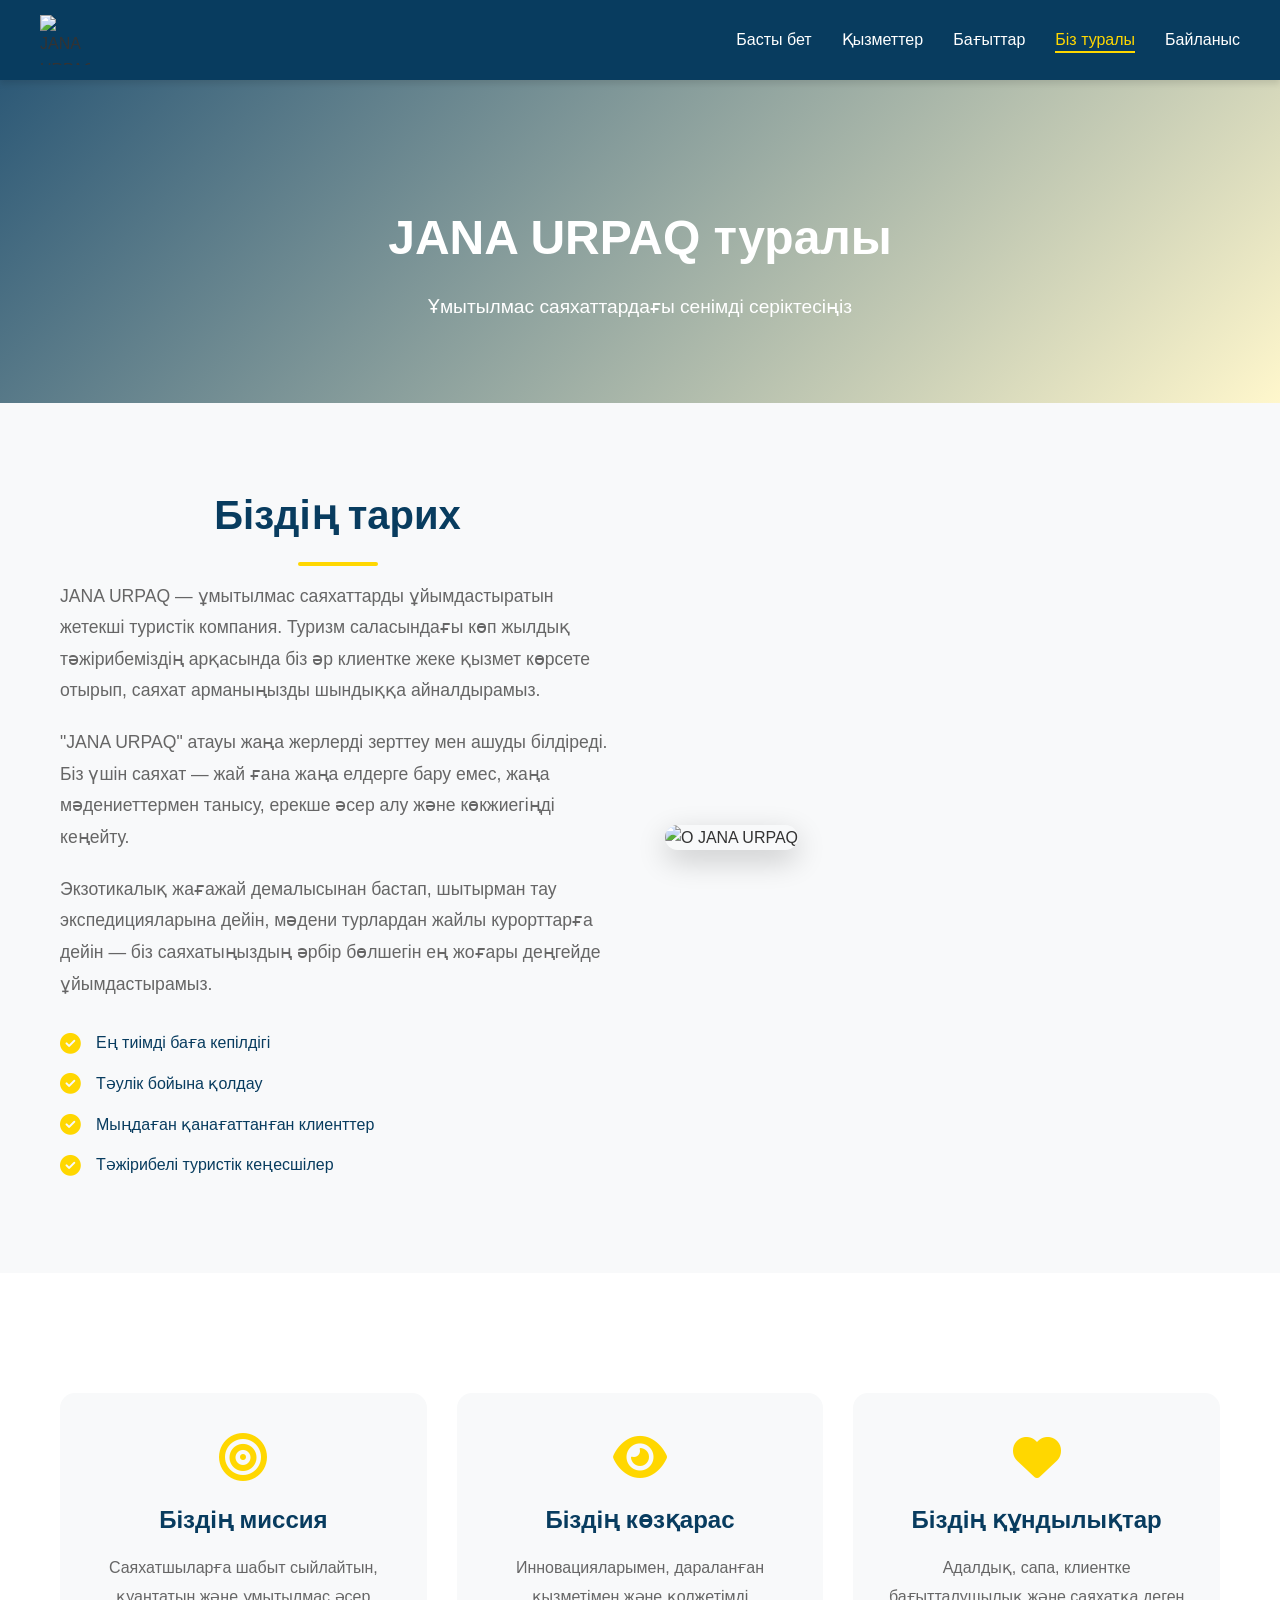
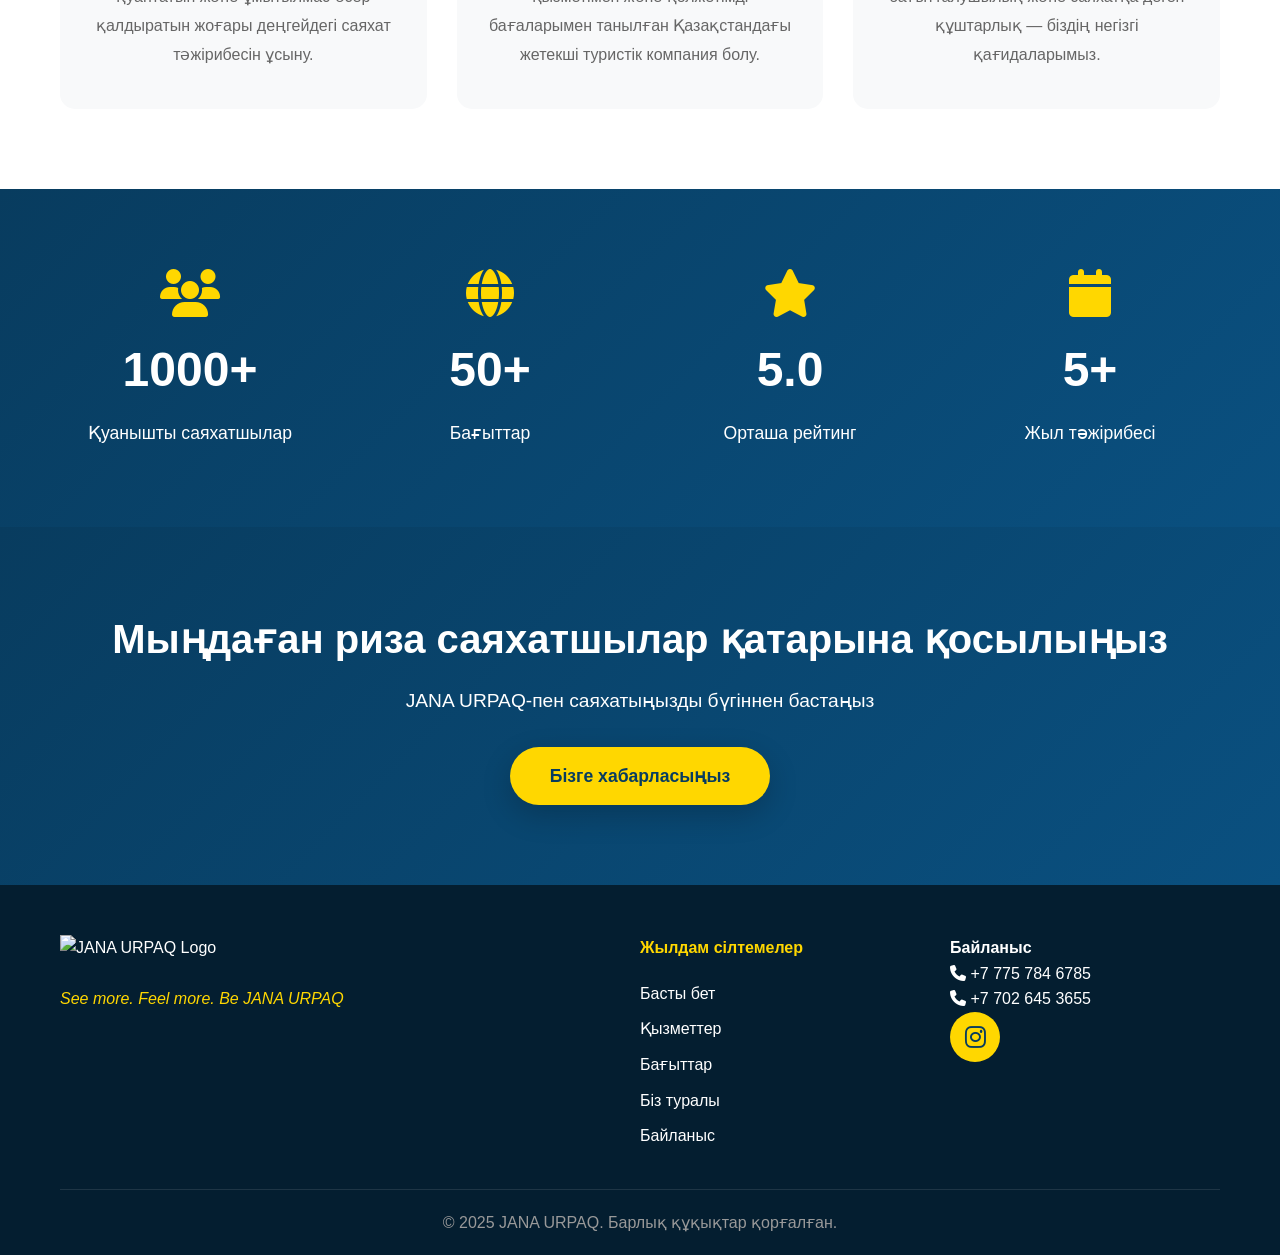
==== about-kz.html @ 3c770b9c "Add files via upload" ====
<!DOCTYPE html>
<html lang="kk">
<head>
    <meta charset="UTF-8">
    <meta name="viewport" content="width=device-width, initial-scale=1.0">
    <title>Біз туралы - JANA URPAQ</title>
    <link rel="stylesheet" href="style.css">
    <link rel="stylesheet" href="https://cdnjs.cloudflare.com/ajax/libs/font-awesome/6.4.0/css/all.min.css">
</head>
<body>

    <!-- Navbar -->
    <header class="header">
        <nav class="navbar">
            <div class="logo-container">
                <img src="img/logo.png" alt="JANA URPAQ Logo" class="logo">
            </div>
            <ul class="nav-links">
                <li><a href="index.html">Басты бет</a></li>
                <li><a href="services.html">Қызметтер</a></li>
                <li><a href="destinations.html">Бағыттар</a></li>
                <li><a href="about.html" class="active">Біз туралы</a></li>
                <li><a href="contact.html">Байланыс</a></li>
            </ul>
            <button class="mobile-menu-btn" id="mobileMenuBtn">
                <i class="fas fa-bars"></i>
            </button>
        </nav>
    </header>

    <!-- Page Header -->
    <section class="page-header">
        <div class="page-header-overlay"></div>
        <div class="container">
            <h1>JANA URPAQ туралы</h1>
            <p>Ұмытылмас саяхаттардағы сенімді серіктесіңіз</p>
        </div>
    </section>

    <!-- About Section -->
    <section class="about">
        <div class="container">
            <div class="about-content">
                <div class="about-text">
                    <h2 class="section-title">Біздің тарих</h2>
                    <p>JANA URPAQ — ұмытылмас саяхаттарды ұйымдастыратын жетекші туристік компания. Туризм саласындағы көп жылдық тәжірибеміздің арқасында біз әр клиентке жеке қызмет көрсете отырып, саяхат арманыңызды шындыққа айналдырамыз.</p>
                    <p>"JANA URPAQ" атауы жаңа жерлерді зерттеу мен ашуды білдіреді. Біз үшін саяхат — жай ғана жаңа елдерге бару емес, жаңа мәдениеттермен танысу, ерекше әсер алу және көкжиегіңді кеңейту.</p>
                    <p>Экзотикалық жағажай демалысынан бастап, шытырман тау экспедицияларына дейін, мәдени турлардан жайлы курорттарға дейін — біз саяхатыңыздың әрбір бөлшегін ең жоғары деңгейде ұйымдастырамыз.</p>
                    <div class="about-features">
                        <div class="feature-item">
                            <i class="fas fa-check-circle"></i>
                            <span>Ең тиімді баға кепілдігі</span>
                        </div>
                        <div class="feature-item">
                            <i class="fas fa-check-circle"></i>
                            <span>Тәулік бойына қолдау</span>
                        </div>
                        <div class="feature-item">
                            <i class="fas fa-check-circle"></i>
                            <span>Мыңдаған қанағаттанған клиенттер</span>
                        </div>
                        <div class="feature-item">
                            <i class="fas fa-check-circle"></i>
                            <span>Тәжірибелі туристік кеңесшілер</span>
                        </div>
                    </div>
                </div>
                <div class="about-image">
                    <img src="img/about.jpg" alt="О JANA URPAQ">
                </div>
            </div>
        </div>
    </section>

    <!-- Mission & Vision -->
    <section class="mission-vision">
        <div class="container">
            <div class="mv-grid">
                <div class="mv-card">
                    <i class="fas fa-bullseye"></i>
                    <h3>Біздің миссия</h3>
                    <p>Саяхатшыларға шабыт сыйлайтын, қуантатын және ұмытылмас әсер қалдыратын жоғары деңгейдегі саяхат тәжірибесін ұсыну.</p>
                </div>
                <div class="mv-card">
                    <i class="fas fa-eye"></i>
                    <h3>Біздің көзқарас</h3>
                    <p>Инновацияларымен, дараланған қызметімен және қолжетімді бағаларымен танылған Қазақстандағы жетекші туристік компания болу.</p>
                </div>
                <div class="mv-card">
                    <i class="fas fa-heart"></i>
                    <h3>Біздің құндылықтар</h3>
                    <p>Адалдық, сапа, клиентке бағытталушылық және саяхатқа деген құштарлық — біздің негізгі қағидаларымыз.</p>
                </div>
            </div>
        </div>
    </section>

    <!-- Stats Section -->
    <section class="stats-section">
        <div class="container">
            <div class="stats-grid">
                <div class="stat-card">
                    <i class="fas fa-users"></i>
                    <h3>1000+</h3>
                    <p>Қуанышты саяхатшылар</p>
                </div>
                <div class="stat-card">
                    <i class="fas fa-globe"></i>
                    <h3>50+</h3>
                    <p>Бағыттар</p>
                </div>
                <div class="stat-card">
                    <i class="fas fa-star"></i>
                    <h3>5.0</h3>
                    <p>Орташа рейтинг</p>
                </div>
                <div class="stat-card">
                    <i class="fas fa-calendar"></i>
                    <h3>5+</h3>
                    <p>Жыл тәжірибесі</p>
                </div>
            </div>
        </div>
    </section>

    <!-- CTA Section -->
    <section class="cta-section">
        <div class="container">
            <h2>Мыңдаған риза саяхатшылар қатарына қосылыңыз</h2>
            <p>JANA URPAQ-пен саяхатыңызды бүгіннен бастаңыз</p>
            <a href="contact.html" class="cta-button">Бізге хабарласыңыз</a>
        </div>
    </section>

    <!-- Footer -->
    <footer class="footer">
        <div class="container">
            <div class="footer-content">
                <div class="footer-logo">
                    <img src="img/logo.png" alt="JANA URPAQ Logo" class="logo">
                    <p class="footer-slogan">See more. Feel more. Be JANA URPAQ</p>
                </div>
                <div class="footer-links">
                    <h4>Жылдам сілтемелер</h4>
                    <ul>
                        <li><a href="index.html">Басты бет</a></li>
                        <li><a href="services.html">Қызметтер</a></li>
                        <li><a href="destinations.html">Бағыттар</a></li>
                        <li><a href="about.html">Біз туралы</a></li>
                        <li><a href="contact.html">Байланыс</a></li>
                    </ul>
                </div>
                <div class="footer-contact">
                    <h4>Байланыс</h4>
                    <p><i class="fas fa-phone"></i> +7 775 784 6785</p>
                    <p><i class="fas fa-phone"></i> +7 702 645 3655</p>
                    <a href="https://instagram.com/janaurpaq.kz" target="_blank" class="social-icon">
                        <i class="fab fa-instagram"></i>
                    </a>
                </div>
            </div>
            <div class="footer-bottom">
                <p>© 2025 JANA URPAQ. Барлық құқықтар қорғалған.</p>
            </div>
        </div>
    </footer>

    <script src="script.js"></script>
</body>
</html>
---- style.css ----
* {
    margin: 0;
    padding: 0;
    box-sizing: border-box;
}

:root {
    --primary-blue: #083c5f;
    --primary-yellow: #FFD700;
    --light-bg: #f8f9fa;
    --white: #ffffff;
    --text-dark: #333333;
    --text-light: #666666;
    --shadow: 0 4px 6px rgba(0, 0, 0, 0.1);
    --shadow-lg: 0 10px 30px rgba(0, 0, 0, 0.2);
}

html {
    scroll-behavior: smooth;
}

body {
    font-family: 'Segoe UI', Tahoma, Geneva, Verdana, sans-serif;
    color: var(--text-dark);
    line-height: 1.6;
    overflow-x: hidden;
}

.container {
    max-width: 1200px;
    margin: 0 auto;
    padding: 0 20px;
}

/* Header & Navigation */
.header {
    background-color: var(--primary-blue);
    position: fixed;
    width: 100%;
    top: 0;
    z-index: 1000;
    box-shadow: var(--shadow);
}

.navbar {
    display: flex;
    justify-content: space-between;
    align-items: center;
    padding: 15px 40px;
    max-width: 1400px;
    margin: 0 auto;
}

.logo-container {
    display: flex;
    align-items: center;
    gap: 15px;
}

.logo {
    height: 50px;
    width: 50px;
    object-fit: contain;
}

.brand-name {
    color: var(--white);
    font-size: 24px;
    font-weight: bold;
    letter-spacing: 1px;
}

.nav-links {
    display: flex;
    list-style: none;
    gap: 30px;
}

.nav-links a {
    color: var(--white);
    text-decoration: none;
    font-weight: 500;
    transition: color 0.3s ease;
    position: relative;
}

.nav-links a::after {
    content: '';
    position: absolute;
    bottom: -5px;
    left: 0;
    width: 0;
    height: 2px;
    background-color: var(--primary-yellow);
    transition: width 0.3s ease;
}

.nav-links a:hover::after {
    width: 100%;
}

.nav-links a:hover {
    color: var(--primary-yellow);
}

.nav-links a.active {
    color: var(--primary-yellow);
}

.nav-links a.active::after {
    width: 100%;
}

.mobile-menu-btn {
    display: none;
    background: none;
    border: none;
    color: var(--white);
    font-size: 24px;
    cursor: pointer;
}

/* Hero Section */
.hero {
    height: 100vh;
    background: linear-gradient(135deg, #667eea 0%, #764ba2 100%);
    background-image: url('img/hero.jpg');
    background-size: cover;
    background-position: center;
    background-attachment: fixed;
    position: relative;
    display: flex;
    align-items: center;
    justify-content: center;
    text-align: center;
    margin-top: 80px;
}

.hero-overlay {
    position: absolute;
    top: 0;
    left: 0;
    width: 100%;
    height: 100%;
    background: linear-gradient(135deg, rgba(8, 60, 95, 0.8), rgba(255, 215, 0, 0.3));
}

.hero-content {
    position: relative;
    z-index: 2;
    color: var(--white);
    padding: 20px;
}

.hero-title {
    font-size: 4rem;
    font-weight: bold;
    margin-bottom: 10px;
    text-shadow: 2px 2px 4px rgba(0, 0, 0, 0.5);
}

.hero-subtitle {
    font-size: 3rem;
    margin-bottom: 20px;
    color: var(--primary-yellow);
    text-shadow: 2px 2px 4px rgba(0, 0, 0, 0.5);
}

.hero-description {
    font-size: 1.3rem;
    margin-bottom: 30px;
    max-width: 600px;
    margin-left: auto;
    margin-right: auto;
}

.cta-button {
    display: inline-block;
    padding: 15px 40px;
    background-color: var(--primary-yellow);
    color: var(--primary-blue);
    text-decoration: none;
    font-weight: bold;
    font-size: 1.1rem;
    border-radius: 50px;
    transition: all 0.3s ease;
    box-shadow: var(--shadow-lg);
}

.cta-button:hover {
    transform: translateY(-3px);
    box-shadow: 0 15px 40px rgba(255, 215, 0, 0.4);
}

.scroll-indicator {
    position: absolute;
    bottom: 30px;
    left: 50%;
    transform: translateX(-50%);
    color: var(--white);
    font-size: 2rem;
    animation: bounce 2s infinite;
}

@keyframes bounce {
    0%, 20%, 50%, 80%, 100% {
        transform: translateX(-50%) translateY(0);
    }
    40% {
        transform: translateX(-50%) translateY(-20px);
    }
    60% {
        transform: translateX(-50%) translateY(-10px);
    }
}

.animate-fade-in {
    animation: fadeIn 1s ease-in;
}

.animate-fade-in-delay {
    animation: fadeIn 1.5s ease-in;
}

@keyframes fadeIn {
    from {
        opacity: 0;
        transform: translateY(30px);
    }
    to {
        opacity: 1;
        transform: translateY(0);
    }
}

/* Section Styling */
.section-title {
    font-size: 2.5rem;
    color: var(--primary-blue);
    text-align: center;
    margin-bottom: 15px;
    position: relative;
}

.section-title::after {
    content: '';
    display: block;
    width: 80px;
    height: 4px;
    background-color: var(--primary-yellow);
    margin: 15px auto 0;
    border-radius: 2px;
}

.section-subtitle {
    text-align: center;
    color: var(--text-light);
    font-size: 1.1rem;
    margin-bottom: 50px;
}

/* Services Section */
.services {
    padding: 80px 20px;
    background-color: var(--light-bg);
}

.services-grid {
    display: grid;
    grid-template-columns: repeat(auto-fit, minmax(300px, 1fr));
    gap: 30px;
    margin-top: 40px;
}

.service-card {
    background: var(--white);
    padding: 40px 30px;
    border-radius: 15px;
    text-align: center;
    transition: all 0.3s ease;
    box-shadow: var(--shadow);
}

.service-card:hover {
    transform: translateY(-10px);
    box-shadow: var(--shadow-lg);
}

.service-icon {
    width: 80px;
    height: 80px;
    background: linear-gradient(135deg, var(--primary-blue), var(--primary-yellow));
    border-radius: 50%;
    display: flex;
    align-items: center;
    justify-content: center;
    margin: 0 auto 20px;
    font-size: 2rem;
    color: var(--white);
}

.service-card h3 {
    color: var(--primary-blue);
    margin-bottom: 15px;
    font-size: 1.4rem;
}

.service-card p {
    color: var(--text-light);
}

/* Destinations Section */
.destinations {
    padding: 80px 20px;
    background-color: var(--white);
}

.destinations-grid {
    display: grid;
    grid-template-columns: repeat(auto-fit, minmax(280px, 1fr));
    gap: 25px;
    margin-top: 40px;
}

.destination-card {
    position: relative;
    height: 350px;
    border-radius: 15px;
    overflow: hidden;
    cursor: pointer;
    box-shadow: var(--shadow);
}

.destination-card img {
    width: 100%;
    height: 100%;
    object-fit: cover;
    transition: transform 0.5s ease;
}

.destination-card:hover img {
    transform: scale(1.1);
}

.destination-overlay {
    position: absolute;
    bottom: 0;
    left: 0;
    right: 0;
    background: linear-gradient(to top, rgba(8, 60, 95, 0.95), transparent);
    color: var(--white);
    padding: 30px;
    transform: translateY(100%);
    transition: transform 0.4s ease;
}

.destination-card:hover .destination-overlay {
    transform: translateY(0);
}

.destination-overlay h3 {
    font-size: 1.5rem;
    margin-bottom: 10px;
}

.learn-more-btn {
    margin-top: 15px;
    padding: 10px 25px;
    background-color: var(--primary-yellow);
    color: var(--primary-blue);
    border: none;
    border-radius: 25px;
    font-weight: bold;
    cursor: pointer;
    transition: all 0.3s ease;
}

.learn-more-btn:hover {
    transform: scale(1.05);
}

/* About Section */
.about {
    padding: 80px 20px;
    background-color: var(--light-bg);
}

.about-content {
    display: grid;
    grid-template-columns: 1fr 1fr;
    gap: 50px;
    align-items: center;
}

.about-text p {
    color: var(--text-light);
    margin-bottom: 20px;
    font-size: 1.1rem;
    line-height: 1.8;
}

.about-features {
    margin-top: 30px;
}

.feature-item {
    display: flex;
    align-items: center;
    gap: 15px;
    margin-bottom: 15px;
    color: var(--primary-blue);
    font-weight: 500;
}

.feature-item i {
    color: var(--primary-yellow);
    font-size: 1.3rem;
}

.about-image img {
    width: 100%;
    border-radius: 15px;
    box-shadow: var(--shadow-lg);
}

/* Contact Section */
.contact {
    padding: 80px 20px;
    background: linear-gradient(135deg, var(--primary-blue), #0a5080);
    color: var(--white);
}

.contact .section-title,
.contact .section-subtitle {
    color: var(--white);
}

.contact-content {
    margin-top: 50px;
}

.contact-info {
    display: grid;
    grid-template-columns: repeat(auto-fit, minmax(280px, 1fr));
    gap: 30px;
}

.contact-card {
    background: rgba(255, 255, 255, 0.1);
    backdrop-filter: blur(10px);
    padding: 40px 30px;
    border-radius: 15px;
    text-align: center;
    transition: all 0.3s ease;
    border: 2px solid rgba(255, 255, 255, 0.2);
}

.contact-card:hover {
    transform: translateY(-5px);
    background: rgba(255, 255, 255, 0.15);
}

.contact-icon {
    width: 70px;
    height: 70px;
    background-color: var(--primary-yellow);
    border-radius: 50%;
    display: flex;
    align-items: center;
    justify-content: center;
    margin: 0 auto 20px;
    font-size: 2rem;
    color: var(--primary-blue);
}

.contact-card h3 {
    margin-bottom: 15px;
    font-size: 1.3rem;
}

.contact-link {
    color: var(--white);
    text-decoration: none;
    display: inline-flex;
    align-items: center;
    gap: 10px;
    font-size: 1.1rem;
    transition: color 0.3s ease;
}

.contact-link:hover {
    color: var(--primary-yellow);
}

/* Footer */
.footer {
    background-color: #041e30;
    color: var(--white);
    padding: 50px 20px 20px;
}

.footer-content {
    display: grid;
    grid-template-columns: 2fr 1fr 1fr;
    gap: 40px;
    margin-bottom: 30px;
}

.footer-logo .logo {
    margin-bottom: 15px;
}

.footer-slogan {
    color: var(--primary-yellow);
    font-style: italic;
    margin-top: 10px;
}

.footer-links h4,
.footer-social h4 {
    margin-bottom: 20px;
    color: var(--primary-yellow);
}

.footer-links ul {
    list-style: none;
}

.footer-links a {
    color: var(--white);
    text-decoration: none;
    display: block;
    margin-bottom: 10px;
    transition: color 0.3s ease;
}

.footer-links a:hover {
    color: var(--primary-yellow);
}

.social-icon {
    display: inline-flex;
    align-items: center;
    justify-content: center;
    width: 50px;
    height: 50px;
    background-color: var(--primary-yellow);
    color: var(--primary-blue);
    border-radius: 50%;
    font-size: 1.5rem;
    text-decoration: none;
    transition: all 0.3s ease;
}

.social-icon:hover {
    transform: scale(1.1);
}

.footer-bottom {
    text-align: center;
    padding-top: 20px;
    border-top: 1px solid rgba(255, 255, 255, 0.1);
    color: #999;
}

/* Page Header */
.page-header {
    background: linear-gradient(135deg, var(--primary-blue), #0a5080);
    background-image: url('img/hero.jpg');
    background-size: cover;
    background-position: center;
    padding: 120px 20px 80px;
    margin-top: 80px;
    position: relative;
    text-align: center;
}

.page-header-overlay {
    position: absolute;
    top: 0;
    left: 0;
    width: 100%;
    height: 100%;
    background: linear-gradient(135deg, rgba(8, 60, 95, 0.85), rgba(255, 215, 0, 0.2));
}

.page-header h1 {
    color: var(--white);
    font-size: 3rem;
    position: relative;
    z-index: 2;
    margin-bottom: 15px;
}

.page-header p {
    color: var(--white);
    font-size: 1.2rem;
    position: relative;
    z-index: 2;
}

/* Services Preview */
.services-preview {
    padding: 80px 20px;
    background-color: var(--light-bg);
}

/* Secondary Button */
.secondary-button {
    display: inline-block;
    padding: 12px 35px;
    background-color: var(--primary-blue);
    color: var(--white);
    text-decoration: none;
    font-weight: bold;
    border-radius: 50px;
    transition: all 0.3s ease;
}

.secondary-button:hover {
    background-color: #0a5080;
    transform: translateY(-2px);
}

/* Testimonials Section */
.testimonials {
    padding: 80px 20px;
    background-color: var(--white);
}

.testimonials-grid {
    display: grid;
    grid-template-columns: repeat(auto-fit, minmax(300px, 1fr));
    gap: 30px;
    margin-top: 40px;
}

.testimonial-card {
    background: var(--light-bg);
    padding: 30px;
    border-radius: 15px;
    box-shadow: var(--shadow);
    transition: all 0.3s ease;
}

.testimonial-card:hover {
    transform: translateY(-5px);
    box-shadow: var(--shadow-lg);
}

.stars {
    color: var(--primary-yellow);
    font-size: 1.2rem;
    margin-bottom: 20px;
}

.testimonial-text {
    color: var(--text-dark);
    font-size: 1rem;
    line-height: 1.7;
    margin-bottom: 20px;
    font-style: italic;
}

.testimonial-author {
    display: flex;
    align-items: center;
    gap: 15px;
}

.author-avatar {
    width: 50px;
    height: 50px;
    background: var(--primary-blue);
    border-radius: 50%;
    display: flex;
    align-items: center;
    justify-content: center;
    color: var(--white);
    font-size: 1.5rem;
}

.testimonial-author h4 {
    color: var(--primary-blue);
    margin-bottom: 5px;
}

.testimonial-author p {
    color: var(--text-light);
    font-size: 0.9rem;
}

/* CTA Section */
.cta-section {
    padding: 80px 20px;
    background: linear-gradient(135deg, var(--primary-blue), #0a5080);
    text-align: center;
    color: var(--white);
}

.cta-section h2 {
    font-size: 2.5rem;
    margin-bottom: 15px;
}

.cta-section p {
    font-size: 1.2rem;
    margin-bottom: 30px;
}

/* Service Features List */
.service-features {
    list-style: none;
    padding: 0;
    margin-top: 20px;
}

.service-features li {
    color: var(--text-dark);
    margin-bottom: 10px;
    display: flex;
    align-items: center;
    gap: 10px;
}

.service-features i {
    color: var(--primary-blue);
}

/* Destination Details */
.destination-details {
    margin: 15px 0;
    display: flex;
    flex-direction: column;
    gap: 8px;
}

.destination-details span {
    font-size: 0.9rem;
    display: flex;
    align-items: center;
    gap: 8px;
}

/* Why Choose Section */
.why-choose {
    padding: 80px 20px;
    background-color: var(--light-bg);
}

.features-grid {
    display: grid;
    grid-template-columns: repeat(auto-fit, minmax(250px, 1fr));
    gap: 30px;
    margin-top: 40px;
}

.feature-box {
    background: var(--white);
    padding: 40px 30px;
    border-radius: 15px;
    text-align: center;
    box-shadow: var(--shadow);
    transition: all 0.3s ease;
}

.feature-box:hover {
    transform: translateY(-5px);
    box-shadow: var(--shadow-lg);
}

.feature-box i {
    font-size: 3rem;
    color: var(--primary-yellow);
    margin-bottom: 20px;
}

.feature-box h3 {
    color: var(--primary-blue);
    margin-bottom: 15px;
}

.feature-box p {
    color: var(--text-light);
}

/* Mission & Vision */
.mission-vision {
    padding: 80px 20px;
    background-color: var(--white);
}

.mv-grid {
    display: grid;
    grid-template-columns: repeat(auto-fit, minmax(300px, 1fr));
    gap: 30px;
    margin-top: 40px;
}

.mv-card {
    background: var(--light-bg);
    padding: 40px 30px;
    border-radius: 15px;
    text-align: center;
}

.mv-card i {
    font-size: 3rem;
    color: var(--primary-yellow);
    margin-bottom: 20px;
}

.mv-card h3 {
    color: var(--primary-blue);
    margin-bottom: 15px;
    font-size: 1.5rem;
}

.mv-card p {
    color: var(--text-light);
    line-height: 1.8;
}

/* Stats Section */
.stats-section {
    padding: 80px 20px;
    background: linear-gradient(135deg, var(--primary-blue), #0a5080);
    color: var(--white);
}

.stats-grid {
    display: grid;
    grid-template-columns: repeat(auto-fit, minmax(200px, 1fr));
    gap: 40px;
}

.stat-card {
    text-align: center;
}

.stat-card i {
    font-size: 3rem;
    color: var(--primary-yellow);
    margin-bottom: 15px;
}

.stat-card h3 {
    font-size: 3rem;
    margin-bottom: 10px;
}

.stat-card p {
    font-size: 1.1rem;
}

/* Contact Page */
.contact-page {
    padding: 80px 20px;
    background-color: var(--light-bg);
}

.contact-wrapper {
    display: grid;
    grid-template-columns: 1.5fr 1fr;
    gap: 50px;
    margin-top: 40px;
}

.contact-form-section h2,
.contact-info-section h2 {
    color: var(--primary-blue);
    margin-bottom: 15px;
}

.contact-form-section p,
.contact-info-section p {
    color: var(--text-light);
    margin-bottom: 30px;
}

/* Contact Form */
.contact-form {
    background: var(--white);
    padding: 40px;
    border-radius: 15px;
    box-shadow: var(--shadow);
}

.form-row {
    display: grid;
    grid-template-columns: 1fr 1fr;
    gap: 20px;
}

.form-group {
    margin-bottom: 25px;
}

.form-group label {
    display: block;
    color: var(--primary-blue);
    font-weight: 600;
    margin-bottom: 8px;
}

.form-group label i {
    margin-right: 5px;
    color: var(--primary-yellow);
}

.form-group input,
.form-group select,
.form-group textarea {
    width: 100%;
    padding: 12px 15px;
    border: 2px solid #e0e0e0;
    border-radius: 8px;
    font-size: 1rem;
    font-family: inherit;
    transition: border-color 0.3s ease;
}

.form-group input:focus,
.form-group select:focus,
.form-group textarea:focus {
    outline: none;
    border-color: var(--primary-blue);
}

.form-group textarea {
    resize: vertical;
}

.submit-btn {
    width: 100%;
    padding: 15px;
    background-color: var(--primary-yellow);
    color: var(--primary-blue);
    border: none;
    border-radius: 50px;
    font-size: 1.1rem;
    font-weight: bold;
    cursor: pointer;
    transition: all 0.3s ease;
    margin-top: 10px;
}

.submit-btn:hover {
    transform: translateY(-2px);
    box-shadow: var(--shadow-lg);
}

.form-message {
    margin-top: 20px;
    padding: 15px;
    border-radius: 8px;
    display: none;
    text-align: center;
    font-weight: 600;
}

.form-message.success {
    display: block;
    background-color: #d4edda;
    color: #155724;
    border: 1px solid #c3e6cb;
}

.form-message.error {
    display: block;
    background-color: #f8d7da;
    color: #721c24;
    border: 1px solid #f5c6cb;
}

/* Contact Info Cards on Contact Page */
.contact-info-section .contact-card {
    background: var(--white);
    padding: 30px;
    border-radius: 15px;
    margin-bottom: 25px;
    box-shadow: var(--shadow);
    text-align: center;
}

.contact-info-section .contact-card h3 {
    color: var(--primary-blue);
    margin-bottom: 5px;
}

.contact-info-section .contact-card p {
    color: var(--text-light);
    font-size: 0.9rem;
    margin-bottom: 15px;
}

.contact-info-section .contact-link {
    display: block;
    color: var(--primary-blue);
    text-decoration: none;
    margin-top: 10px;
    font-weight: 500;
    transition: color 0.3s ease;
}

.contact-info-section .contact-link:hover {
    color: var(--primary-yellow);
}

.contact-info-section .contact-link.whatsapp {
    color: #25D366;
}

.contact-info-section .contact-link.instagram {
    color: #E4405F;
}

.office-hours {
    background: var(--white);
    padding: 30px;
    border-radius: 15px;
    box-shadow: var(--shadow);
}

.office-hours h3 {
    color: var(--primary-blue);
    margin-bottom: 15px;
}

.office-hours p {
    color: var(--text-dark);
    margin-bottom: 8px;
}

/* Responsive Design */
@media (max-width: 968px) {
    .nav-links {
        position: fixed;
        left: -100%;
        top: 80px;
        flex-direction: column;
        background-color: var(--primary-blue);
        width: 100%;
        text-align: center;
        transition: left 0.3s;
        box-shadow: 0 10px 27px rgba(0, 0, 0, 0.05);
        padding: 30px 0;
    }

    .nav-links.active {
        left: 0;
    }

    .mobile-menu-btn {
        display: block;
    }

    .hero-title {
        font-size: 2.5rem;
    }

    .hero-subtitle {
        font-size: 2rem;
    }

    .about-content {
        grid-template-columns: 1fr;
    }

    .footer-content {
        grid-template-columns: 1fr;
        text-align: center;
    }
}

@media (max-width: 768px) {
    .hero-title {
        font-size: 2rem;
    }

    .hero-subtitle {
        font-size: 1.5rem;
    }

    .section-title {
        font-size: 2rem;
    }

    .services-grid {
        grid-template-columns: 1fr;
    }

    .destinations-grid {
        grid-template-columns: 1fr;
    }

    .contact-wrapper {
        grid-template-columns: 1fr;
    }

    .form-row {
        grid-template-columns: 1fr;
    }

    .page-header h1 {
        font-size: 2rem;
    }
}
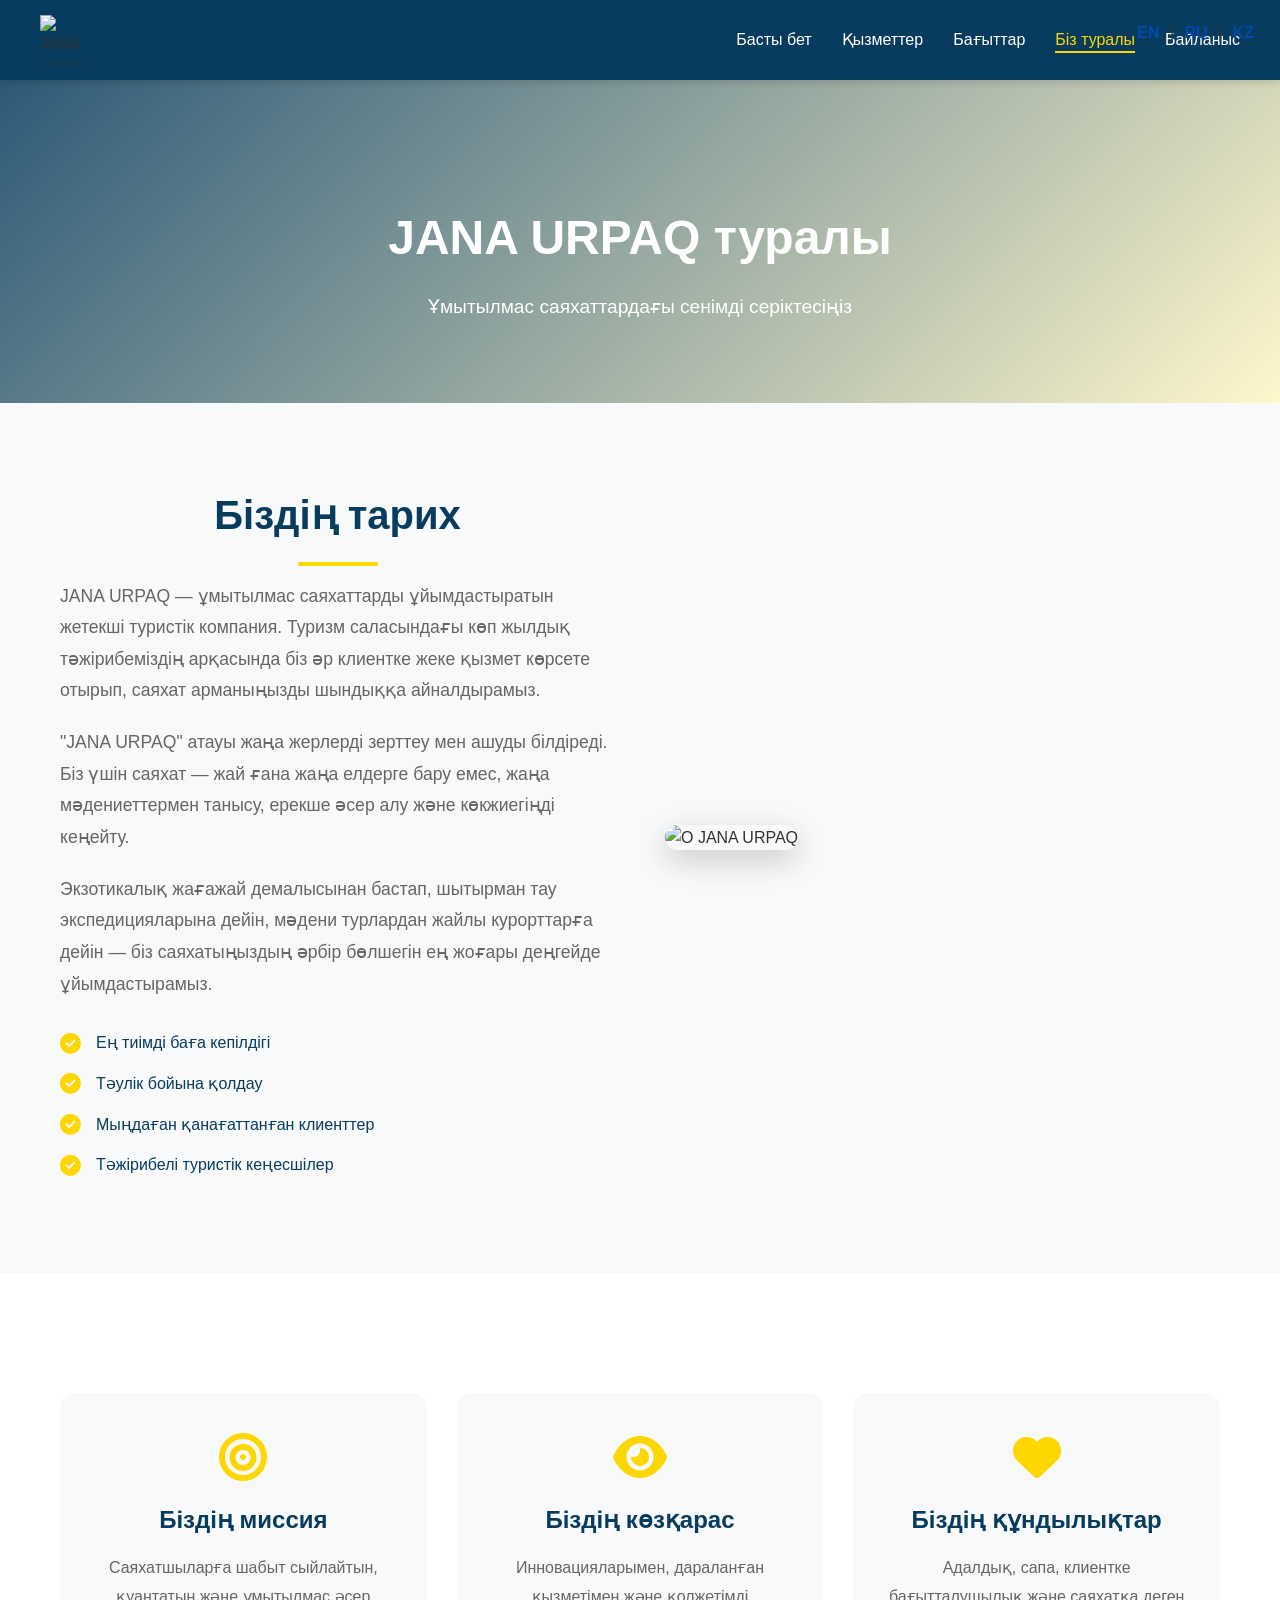
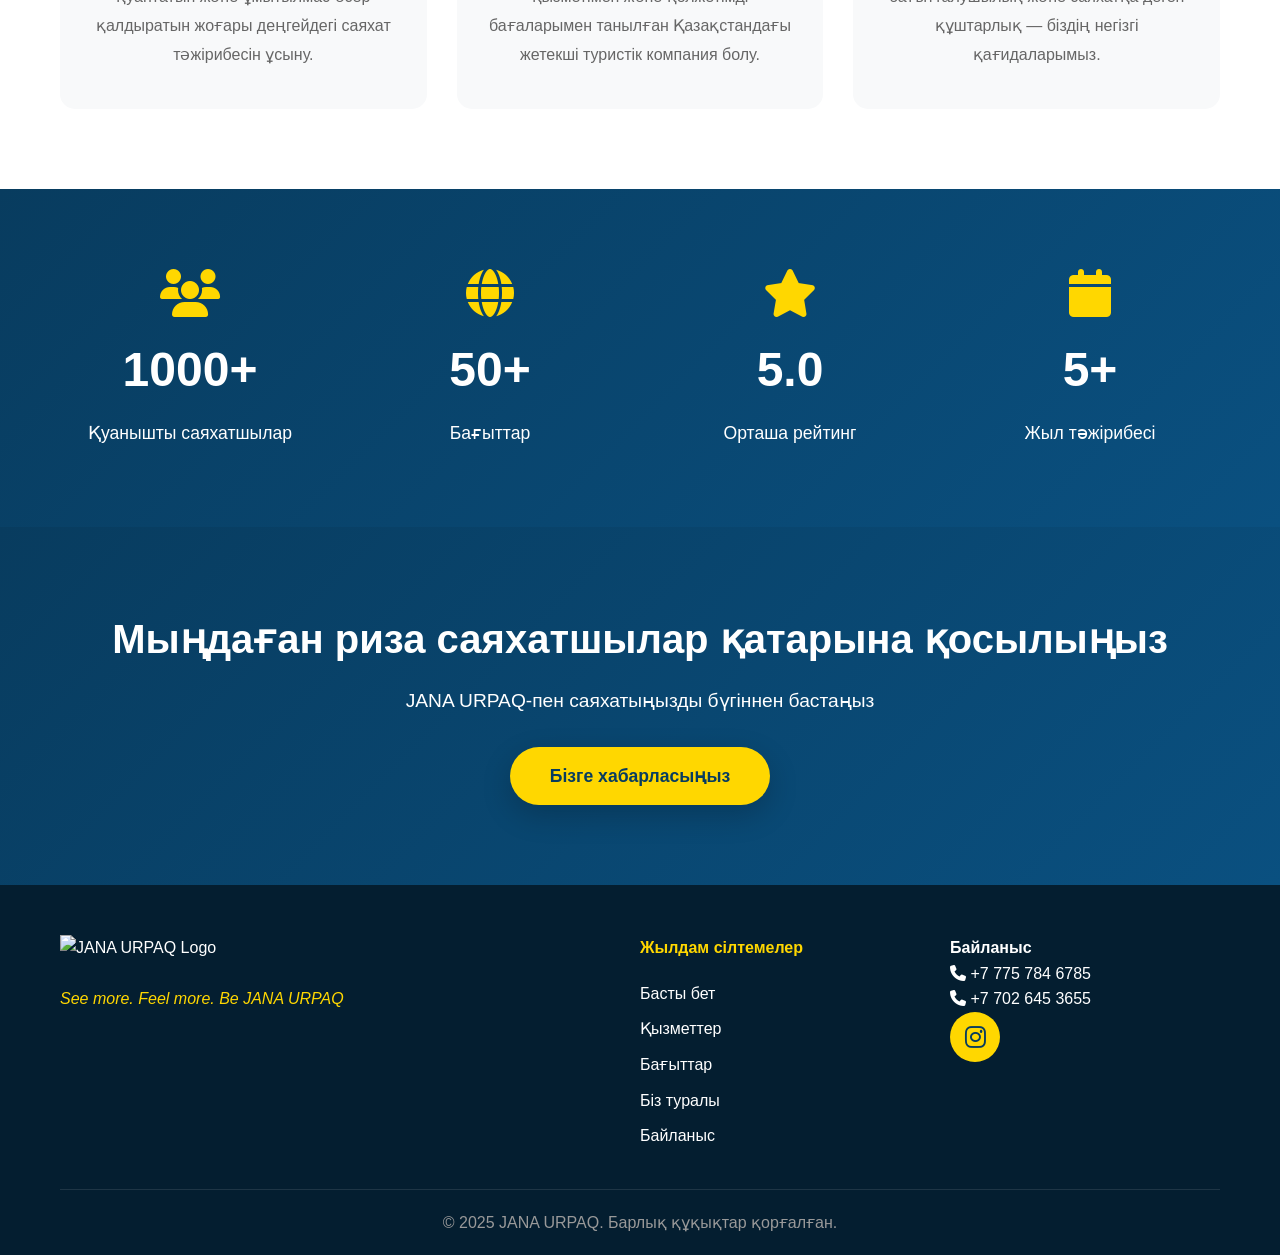
==== commit f0d4e623: "Update about-kz.html" ====
--- a/about-kz.html
+++ b/about-kz.html
@@ -25,6 +25,11 @@
             <button class="mobile-menu-btn" id="mobileMenuBtn">
                 <i class="fas fa-bars"></i>
             </button>
+            <div class="language-switcher">
+              <a href="about.html">EN</a> |
+              <a href="about-ru.html">RU</a> |
+              <a href="about-kz.html">KZ</a>
+            </div>
         </nav>
     </header>
 
--- a/style.css
+++ b/style.css
@@ -1106,3 +1106,20 @@
         font-size: 2rem;
     }
 }
+
+.language-switcher {
+  position: absolute;
+  top: 20px;
+  right: 20px;
+}
+
+.language-switcher a {
+  color: #004aad; /* change to your brand blue */
+  font-weight: 600;
+  margin: 0 6px;
+  text-decoration: none;
+}
+
+.language-switcher a:hover {
+  opacity: 0.7;
+}
